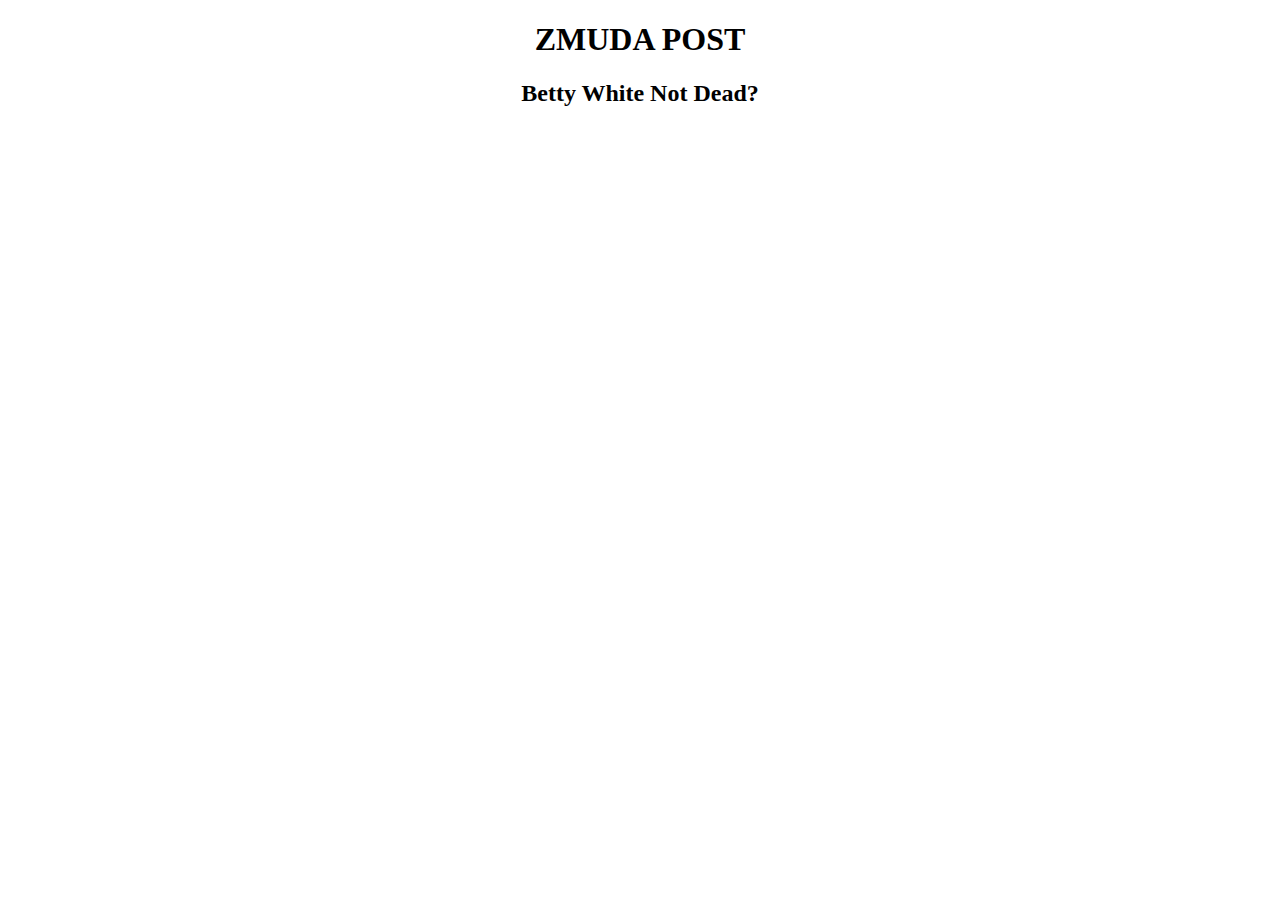
==== empty-example/index.html @ 19fbd171 "adding FutureNews Files" ====
<!DOCTYPE html>
<html lang="en">

<head>
  <meta charset="utf-8">
  <meta name="viewport" content="width=device-width, initial-scale=1.0">
  <title>ZMUDA POST</title>


  <script src="scripts/p5.js"></script>
  <!-- <script src="../addons/p5.sound.js"></script> -->
  <script src="scripts/sketch.js"></script>
</head>

<body>
  
  <style>h1{text-align: center;}</style> <!-- center align text-->
  <h1>ZMUDA POST</h1> <!-- Main header-->
  <style>h2{text-align: center;}</style> <!-- center align text-->
  <h2> Betty White Not Dead?</h2> <!-- secondary header-->
  <font size="5">
   <!-- First part of article -->
  <main>
    <!--img src="https://imagesvc.meredithcorp.io/v3/mm/image?url=https%3A%2F%2Fstatic.onecms.io%2Fwp-content%2Fuploads%2Fsites%2F20%2F2021%2F12%2F31%2Fbetty-white75.jpg"
    width="700", height="500"
    alt="BettyWhite"
    class="center"></img>--> <!-- add img and re size-->

  </main>

</body>

</html>
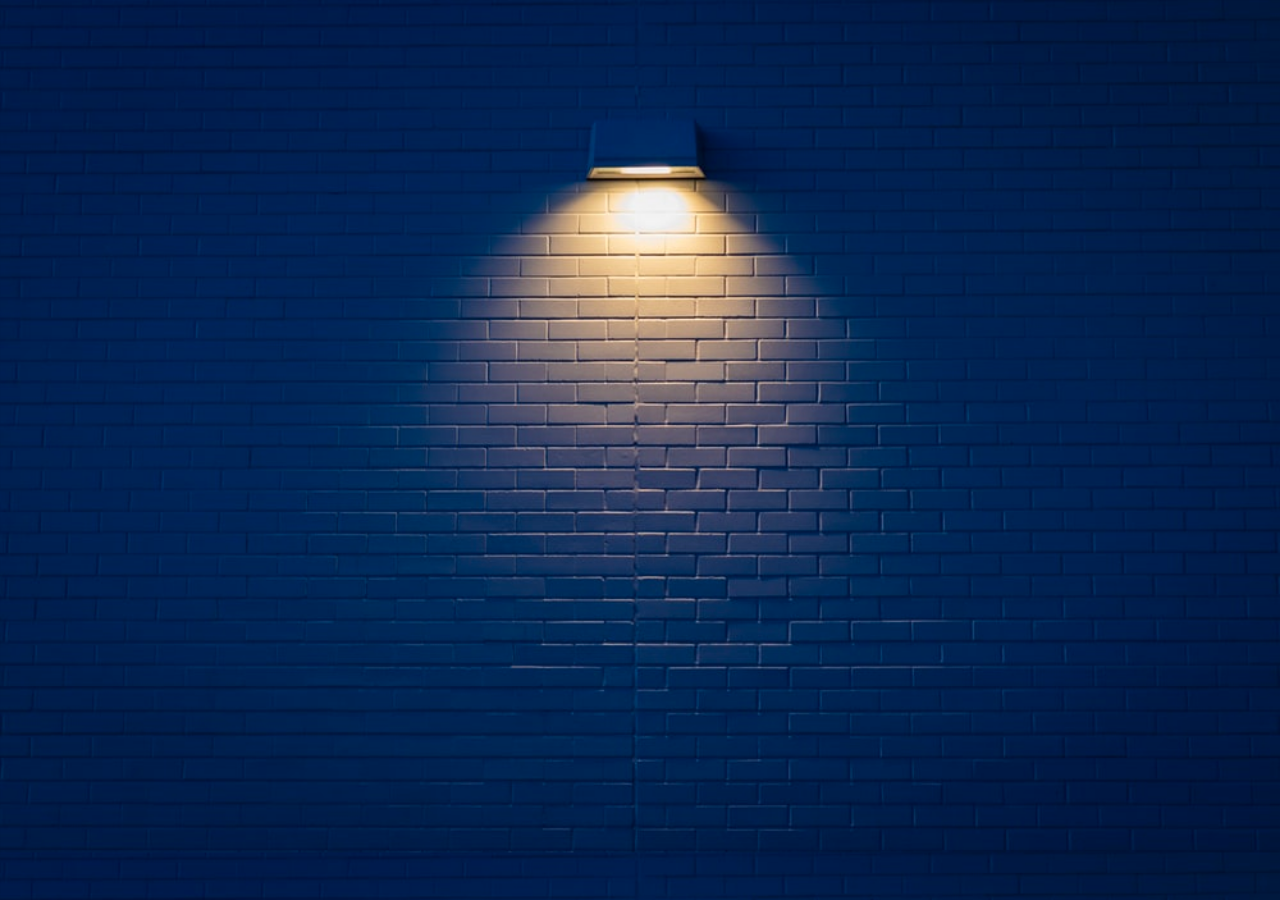
==== commit 79bcd8fa: "Add files via upload" ====
--- a/empty-example/index.html
+++ b/empty-example/index.html
@@ -1,33 +1,20 @@
 <!DOCTYPE html>
 <html lang="en">
-
 <head>
+  <div id ="logo"></div>
   <meta charset="utf-8">
   <meta name="viewport" content="width=device-width, initial-scale=1.0">
-  <title>ZMUDA POST</title>
-
-
+<link rel="stylesheet" href="style.css">
   <script src="scripts/p5.js"></script>
   <!-- <script src="../addons/p5.sound.js"></script> -->
   <script src="scripts/sketch.js"></script>
 </head>
-
 <body>
-  
-  <style>h1{text-align: center;}</style> <!-- center align text-->
-  <h1>ZMUDA POST</h1> <!-- Main header-->
-  <style>h2{text-align: center;}</style> <!-- center align text-->
-  <h2> Betty White Not Dead?</h2> <!-- secondary header-->
-  <font size="5">
-   <!-- First part of article -->
-  <main>
-    <!--img src="https://imagesvc.meredithcorp.io/v3/mm/image?url=https%3A%2F%2Fstatic.onecms.io%2Fwp-content%2Fuploads%2Fsites%2F20%2F2021%2F12%2F31%2Fbetty-white75.jpg"
-    width="700", height="500"
-    alt="BettyWhite"
-    class="center"></img>--> <!-- add img and re size-->
-
-  </main>
-
+  <div id="news"></div>
+    <div id ="post"></div>
+      <div id="xbox"></div>
+        <div id="betty"></div>
+  <div class="p1"></div>
 </body>
 
 </html>
--- a/empty-example/style.css
+++ b/empty-example/style.css
@@ -0,0 +1,44 @@
+
+body {
+  background-image: url('assets/background.png');
+  background-size: cover;
+
+}
+p {
+  font-size: 16px;
+  color: green;
+  position: absolute;
+  top: 270%;
+  text-align: center;
+  text-align: center;
+  vertical-align: middle;
+}
+#logo {
+display: flex;
+justify-content: center;
+padding: 90px;
+height: 600px;
+width: 1850px;
+position: absolute;
+top: -100px;
+left: 150px;
+}
+
+#post {
+  display: flex;
+  justify-content: flex-end;
+  position: absolute;
+  right: 10px;
+  top: 10px;
+  padding: 10px;
+  width: 20%;
+  height: 20%;
+}
+#xbox {
+  display: flex;
+  justify-content: flex-start;
+  position: absolute;
+  width: 20%;
+  height: 20%;
+  top: 50px;
+}
